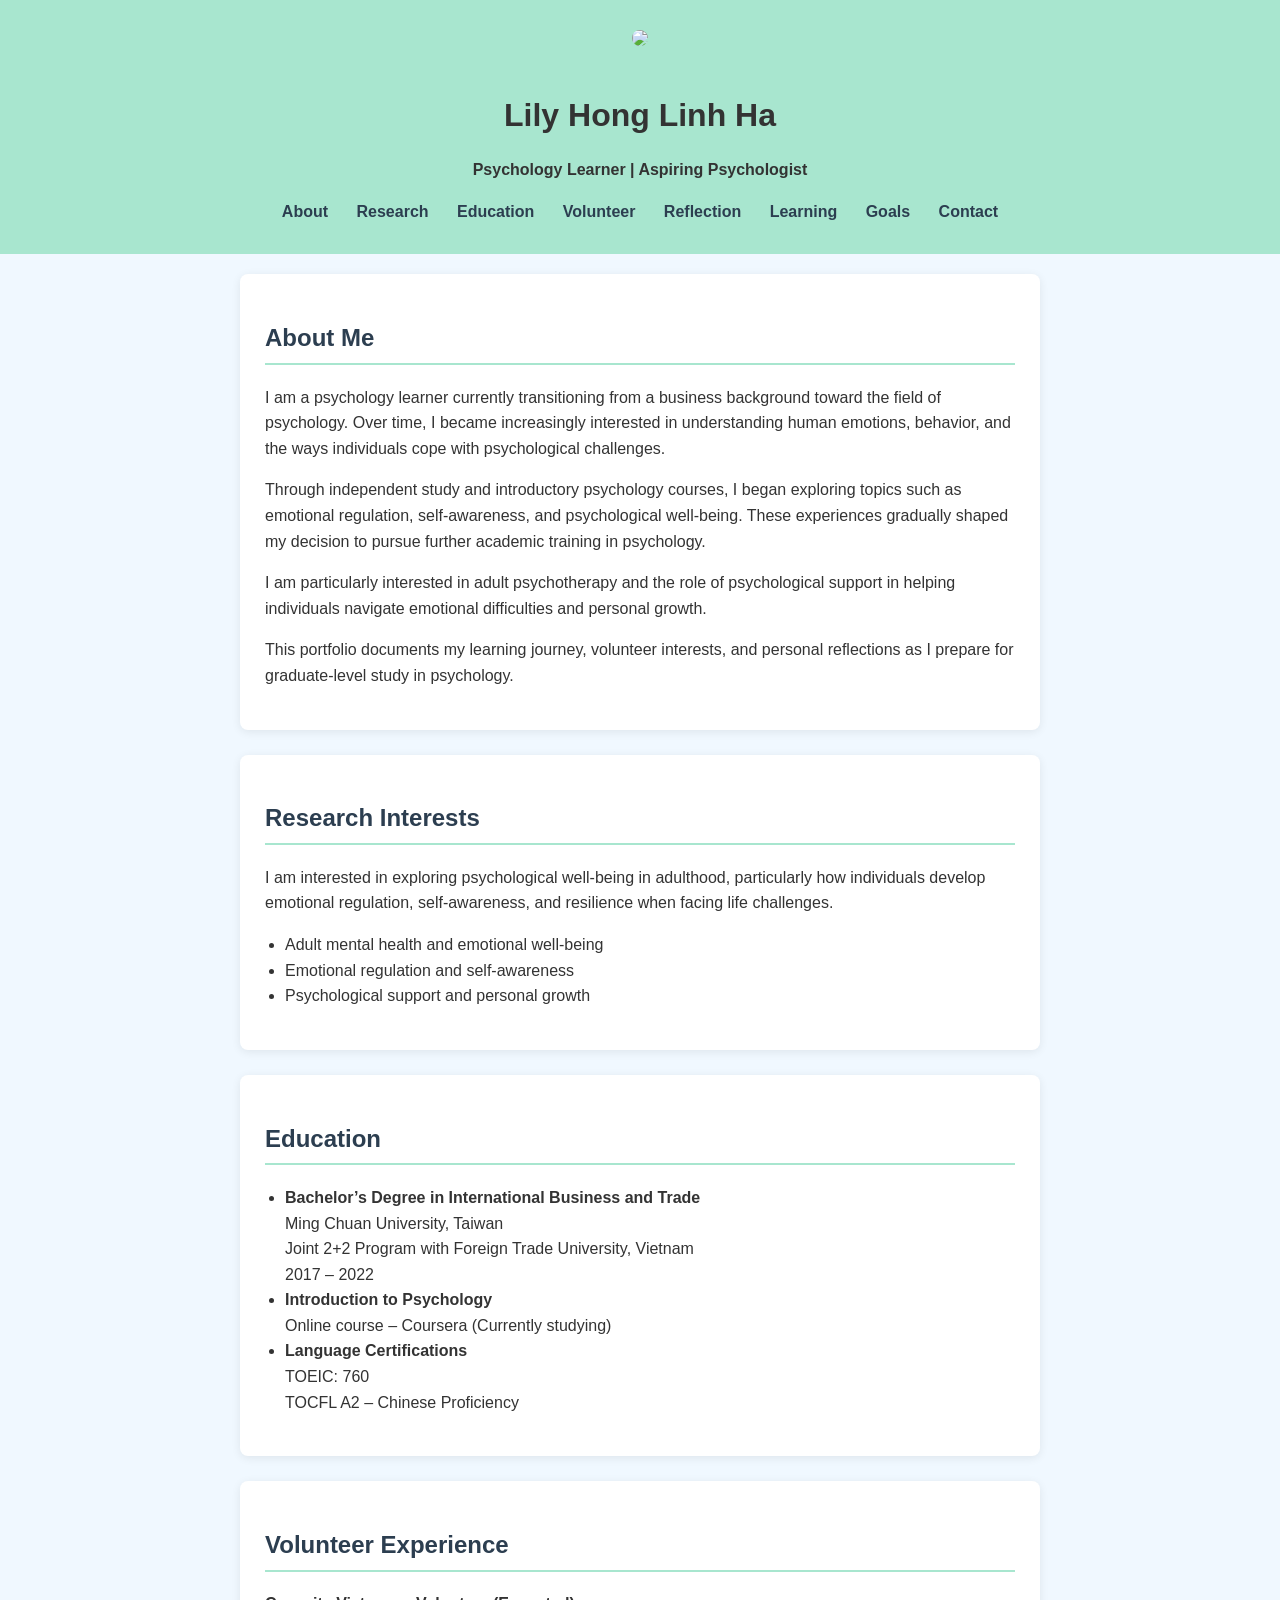
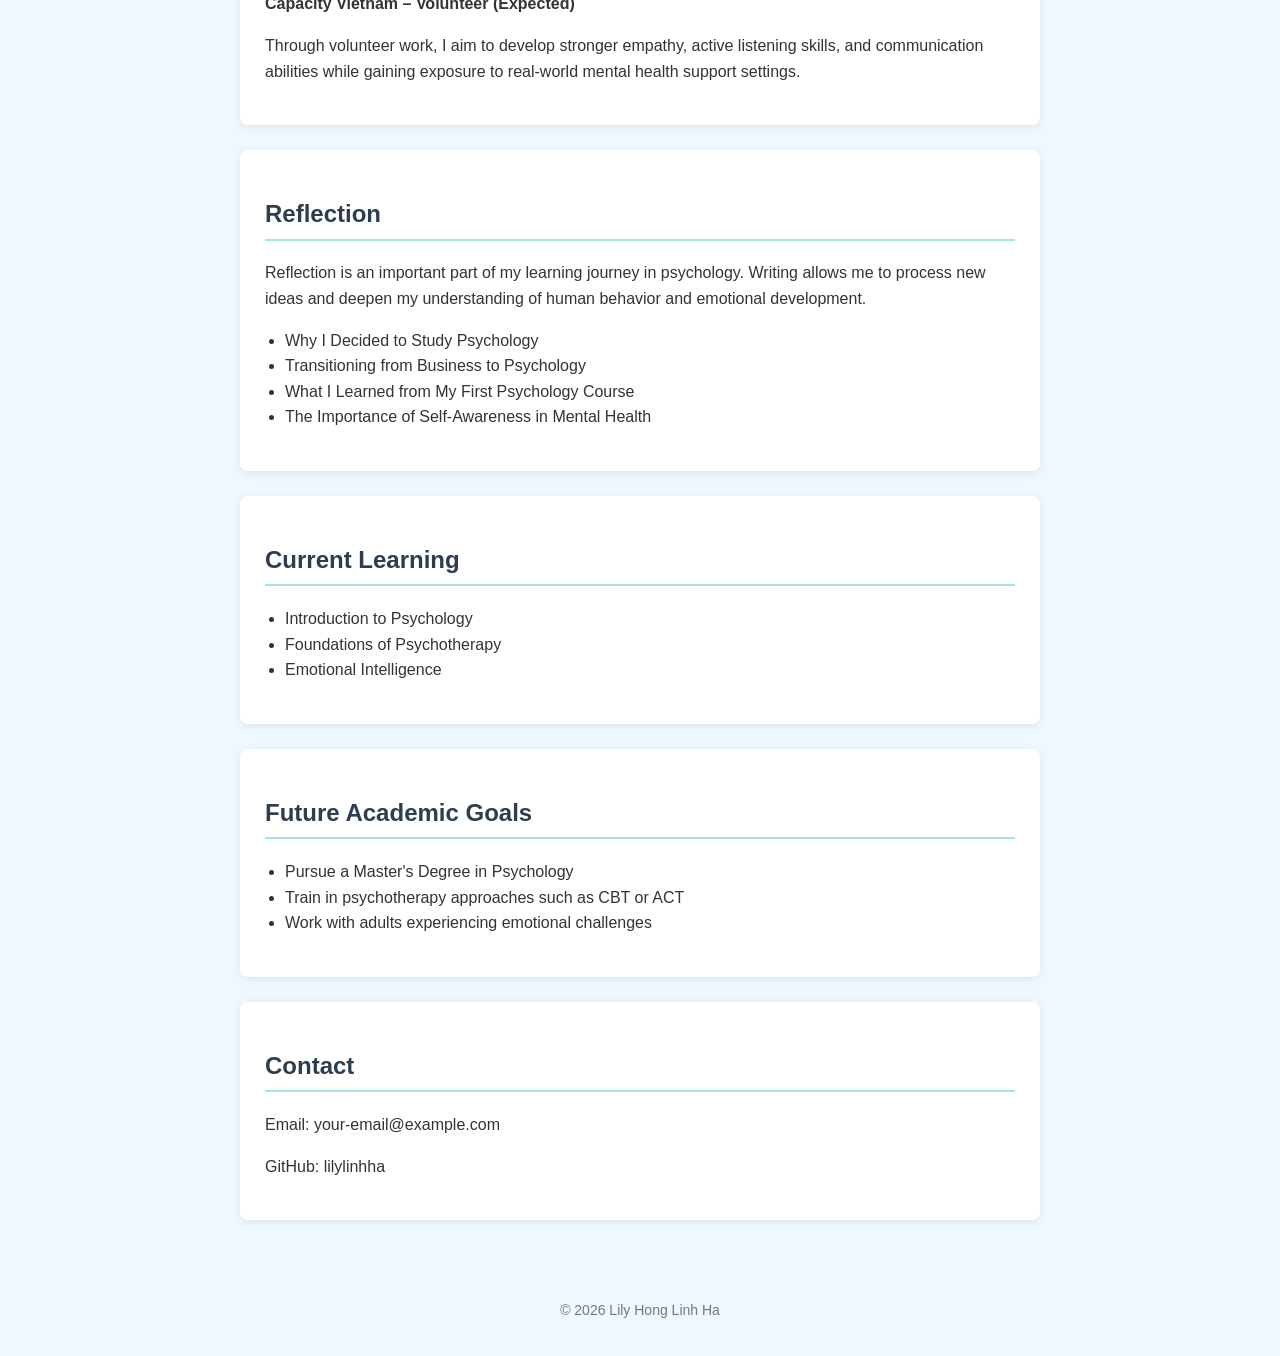
==== index.html @ 67cdb5ac "Update index.html" ====
<!DOCTYPE html>
<html lang="en">

<head>

<meta charset="UTF-8">
<meta name="viewport" content="width=device-width, initial-scale=1.0">

<title>Lily Hong Linh Ha | Psychology Portfolio</title>

<style>

body{
font-family: Arial, sans-serif;
line-height:1.6;
background:#f0f8ff;
margin:0;
color:#333;
}

header{
background:#a8e6cf;
text-align:center;
padding:30px 20px;
}

header img{
width:140px;
border-radius:50%;
margin-bottom:15px;
}

nav{
margin-top:15px;
}

nav a{
margin:0 12px;
text-decoration:none;
font-weight:bold;
color:#2c3e50;
}

nav a:hover{
text-decoration:underline;
}

.container{
max-width:800px;
margin:auto;
padding:20px;
}

section{
background:white;
padding:25px;
margin-bottom:25px;
border-radius:8px;
box-shadow:0 2px 10px rgba(0,0,0,0.08);
}

h1{
margin-bottom:5px;
}

h2{
border-bottom:2px solid #a8e6cf;
padding-bottom:5px;
color:#2c3e50;
}

ul{
padding-left:20px;
}

footer{
text-align:center;
padding:20px;
color:#777;
font-size:14px;
}

</style>

</head>

<body>

<header>

<img src="profile.jpg">

<h1>Lily Hong Linh Ha</h1>

<p><b>Psychology Learner | Aspiring Psychologist</b></p>

<nav>

<a href="#about">About</a>
<a href="#research">Research</a>
<a href="#education">Education</a>
<a href="#volunteer">Volunteer</a>
<a href="#reflection">Reflection</a>
<a href="#learning">Learning</a>
<a href="#goals">Goals</a>
<a href="#contact">Contact</a>

</nav>

</header>


<div class="container">


<section id="about">

<h2>About Me</h2>

<p>
I am a psychology learner currently transitioning from a business
background toward the field of psychology. Over time, I became
increasingly interested in understanding human emotions, behavior,
and the ways individuals cope with psychological challenges.
</p>

<p>
Through independent study and introductory psychology courses,
I began exploring topics such as emotional regulation,
self-awareness, and psychological well-being. These experiences
gradually shaped my decision to pursue further academic training
in psychology.
</p>

<p>
I am particularly interested in adult psychotherapy and the role
of psychological support in helping individuals navigate emotional
difficulties and personal growth.
</p>

<p>
This portfolio documents my learning journey, volunteer interests,
and personal reflections as I prepare for graduate-level study
in psychology.
</p>

</section>

<section id="research">

<h2>Research Interests</h2>

<p>
I am interested in exploring psychological well-being in
adulthood, particularly how individuals develop emotional
regulation, self-awareness, and resilience when facing
life challenges.
</p>

<ul>

<li>Adult mental health and emotional well-being</li>

<li>Emotional regulation and self-awareness</li>

<li>Psychological support and personal growth</li>

</ul>

</section>


<section id="education">

<h2>Education</h2>

<ul>

<li>
<strong>Bachelor’s Degree in International Business and Trade</strong><br>
Ming Chuan University, Taiwan<br>
Joint 2+2 Program with Foreign Trade University, Vietnam<br>
2017 – 2022
</li>

<li>
<strong>Introduction to Psychology</strong><br>
Online course – Coursera (Currently studying)
</li>

<li>
<strong>Language Certifications</strong><br>
TOEIC: 760<br>
TOCFL A2 – Chinese Proficiency
</li>

</ul>

</section>

<section id="volunteer">

<h2>Volunteer Experience</h2>

<p><b>Capacity Vietnam – Volunteer (Expected)</b></p>

<p>
Through volunteer work, I aim to develop stronger empathy,
active listening skills, and communication abilities while gaining
exposure to real-world mental health support settings.
</p>

</section>


<section id="reflection">

<h2>Reflection</h2>

<p>
Reflection is an important part of my learning journey in psychology.
Writing allows me to process new ideas and deepen my understanding
of human behavior and emotional development.
</p>

<ul>

<li>Why I Decided to Study Psychology</li>
<li>Transitioning from Business to Psychology</li>
<li>What I Learned from My First Psychology Course</li>
<li>The Importance of Self-Awareness in Mental Health</li>

</ul>

</section>


<section id="learning">

<h2>Current Learning</h2>

<ul>

<li>Introduction to Psychology</li>
<li>Foundations of Psychotherapy</li>
<li>Emotional Intelligence</li>

</ul>

</section>


<section id="goals">

<h2>Future Academic Goals</h2>

<ul>

<li>Pursue a Master's Degree in Psychology</li>

<li>Train in psychotherapy approaches such as CBT or ACT</li>

<li>Work with adults experiencing emotional challenges</li>

</ul>

</section>


<section id="contact">

<h2>Contact</h2>

<p>Email: your-email@example.com</p>

<p>GitHub: lilylinhha</p>

</section>


</div>


<footer>

<p>© 2026 Lily Hong Linh Ha</p>

</footer>


</body>

</html>
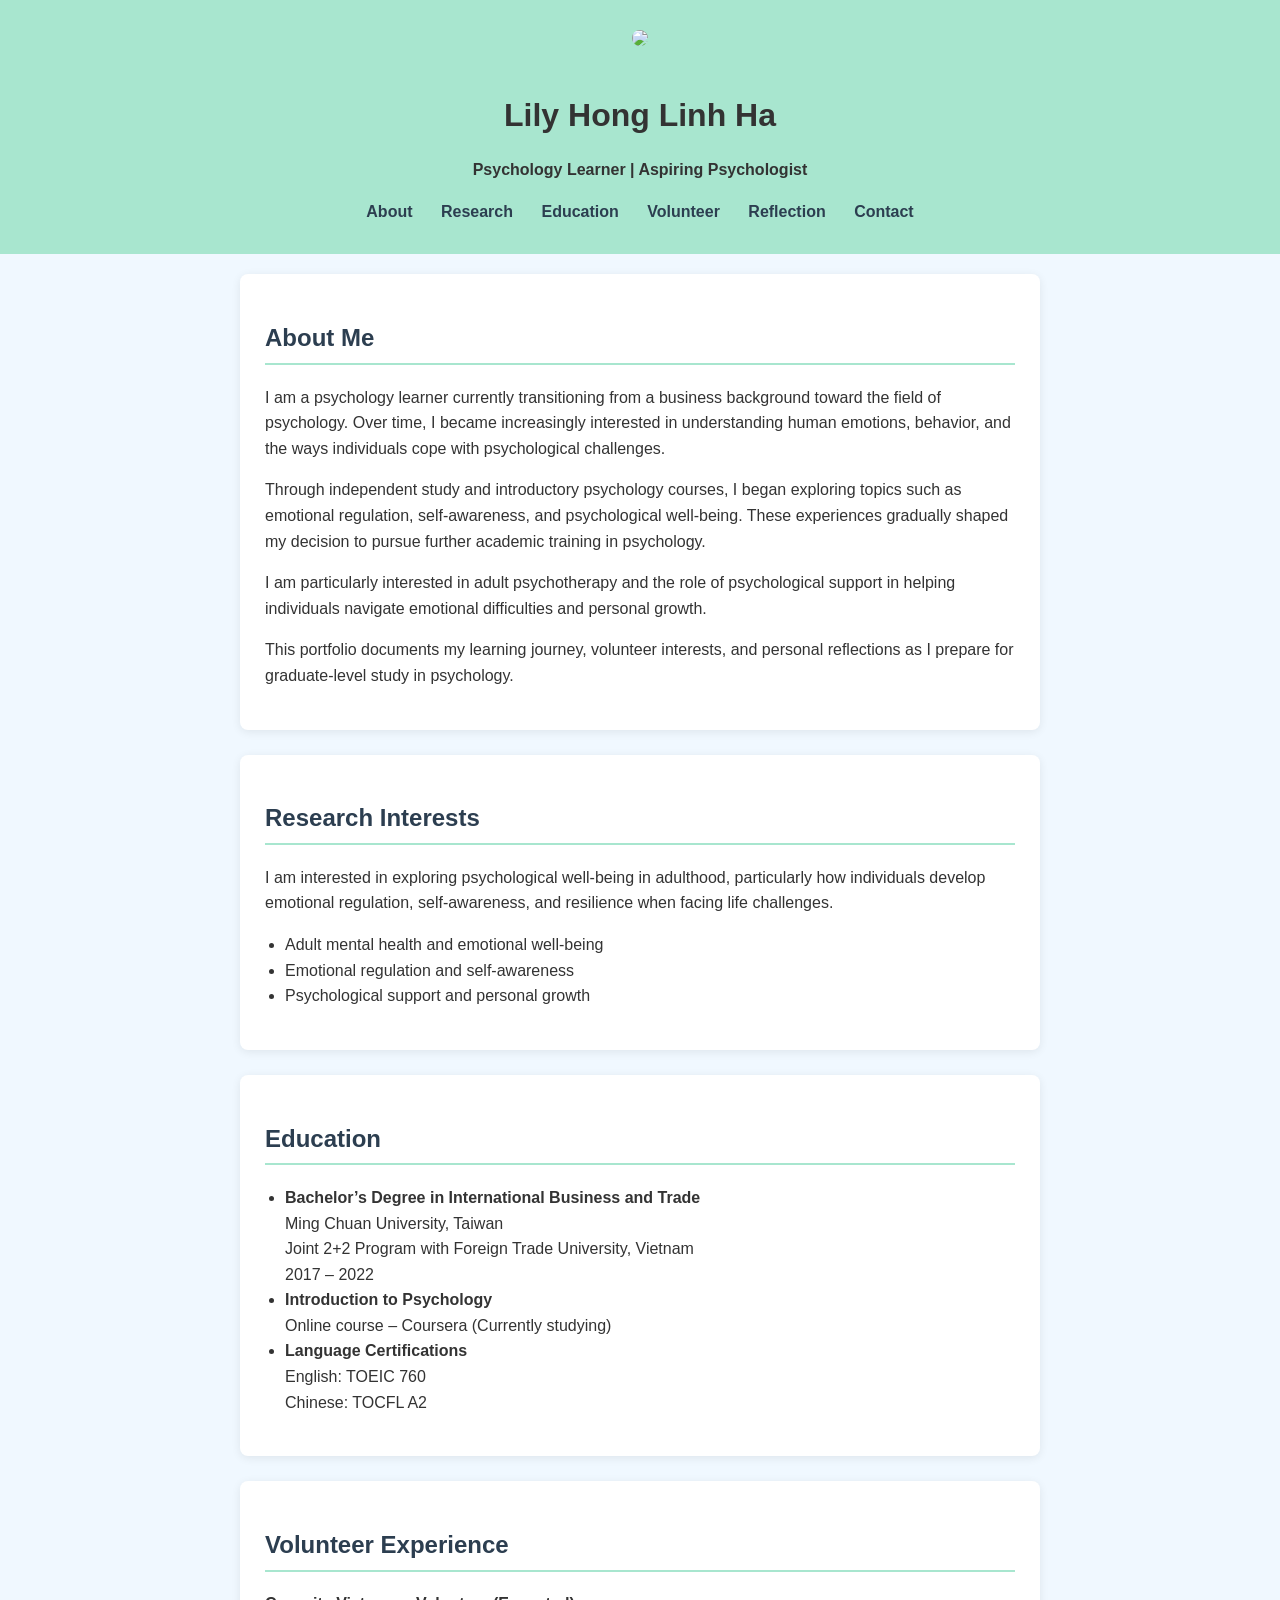
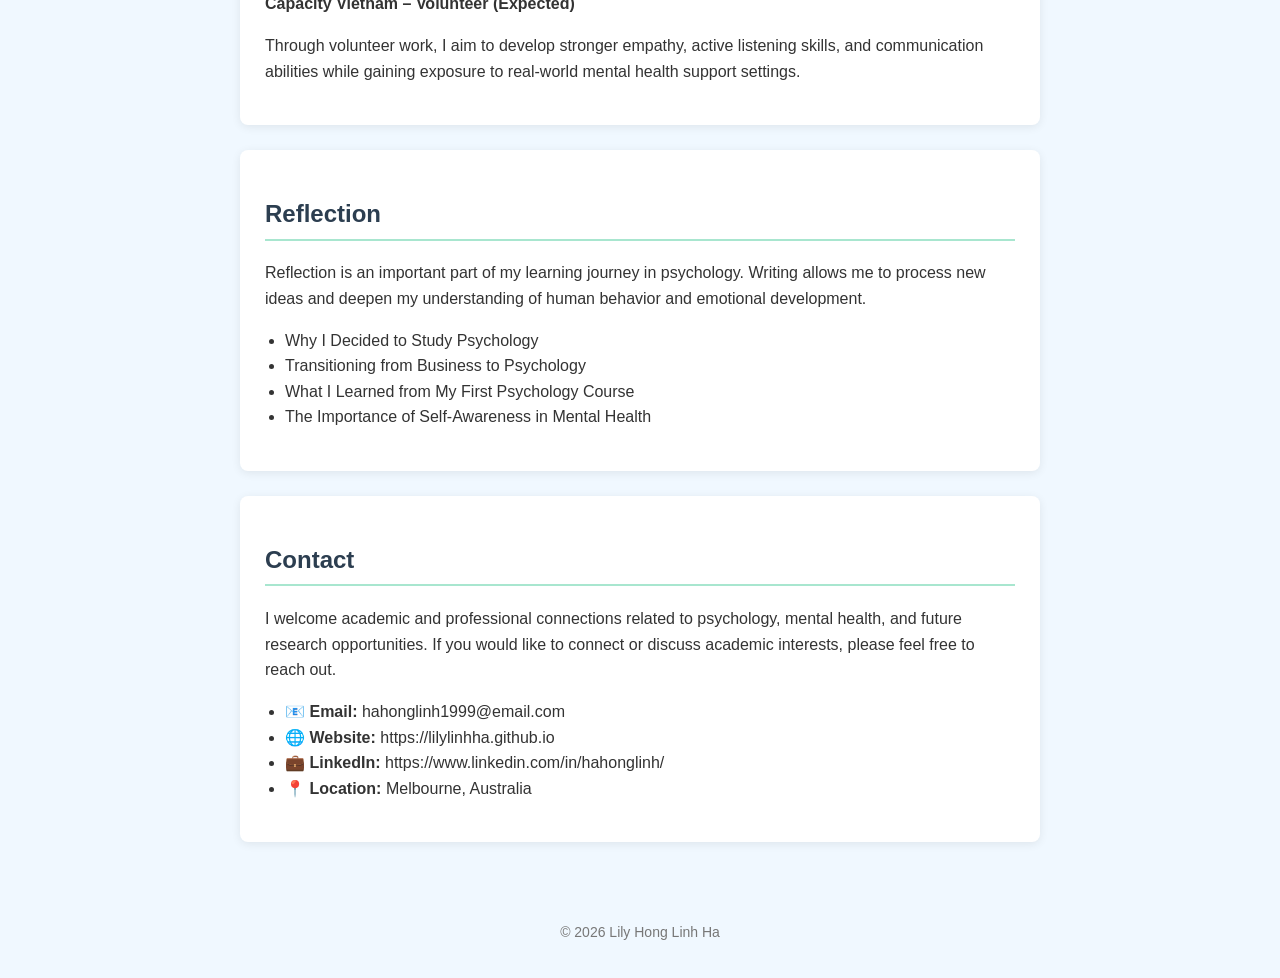
==== commit af81a78d: "Update index.html" ====
--- a/index.html
+++ b/index.html
@@ -101,8 +101,6 @@
 <a href="#education">Education</a>
 <a href="#volunteer">Volunteer</a>
 <a href="#reflection">Reflection</a>
-<a href="#learning">Learning</a>
-<a href="#goals">Goals</a>
 <a href="#contact">Contact</a>
 
 </nav>
@@ -190,8 +188,8 @@
 
 <li>
 <strong>Language Certifications</strong><br>
-TOEIC: 760<br>
-TOCFL A2 – Chinese Proficiency
+English: TOEIC 760<br>
+Chinese: TOCFL A2
 </li>
 
 </ul>
@@ -235,48 +233,30 @@
 </section>
 
 
-<section id="learning">
-
-<h2>Current Learning</h2>
-
-<ul>
-
-<li>Introduction to Psychology</li>
-<li>Foundations of Psychotherapy</li>
-<li>Emotional Intelligence</li>
-
-</ul>
-
-</section>
-
-
-<section id="goals">
-
-<h2>Future Academic Goals</h2>
-
-<ul>
-
-<li>Pursue a Master's Degree in Psychology</li>
-
-<li>Train in psychotherapy approaches such as CBT or ACT</li>
-
-<li>Work with adults experiencing emotional challenges</li>
-
-</ul>
-
-</section>
-
-
 <section id="contact">
 
 <h2>Contact</h2>
 
-<p>Email: your-email@example.com</p>
-
-<p>GitHub: lilylinhha</p>
-
-</section>
-
+<p>
+I welcome academic and professional connections related to psychology,
+mental health, and future research opportunities.
+If you would like to connect or discuss academic interests,
+please feel free to reach out.
+</p>
+
+<ul>
+
+<li>📧 <strong>Email:</strong> hahonglinh1999@email.com</li>
+
+<li>🌐 <strong>Website:</strong> https://lilylinhha.github.io</li>
+
+<li>💼 <strong>LinkedIn:</strong> https://www.linkedin.com/in/hahonglinh/</li>
+
+<li>📍 <strong>Location:</strong> Melbourne, Australia</li>
+
+</ul>
+
+</section>
 
 </div>
 
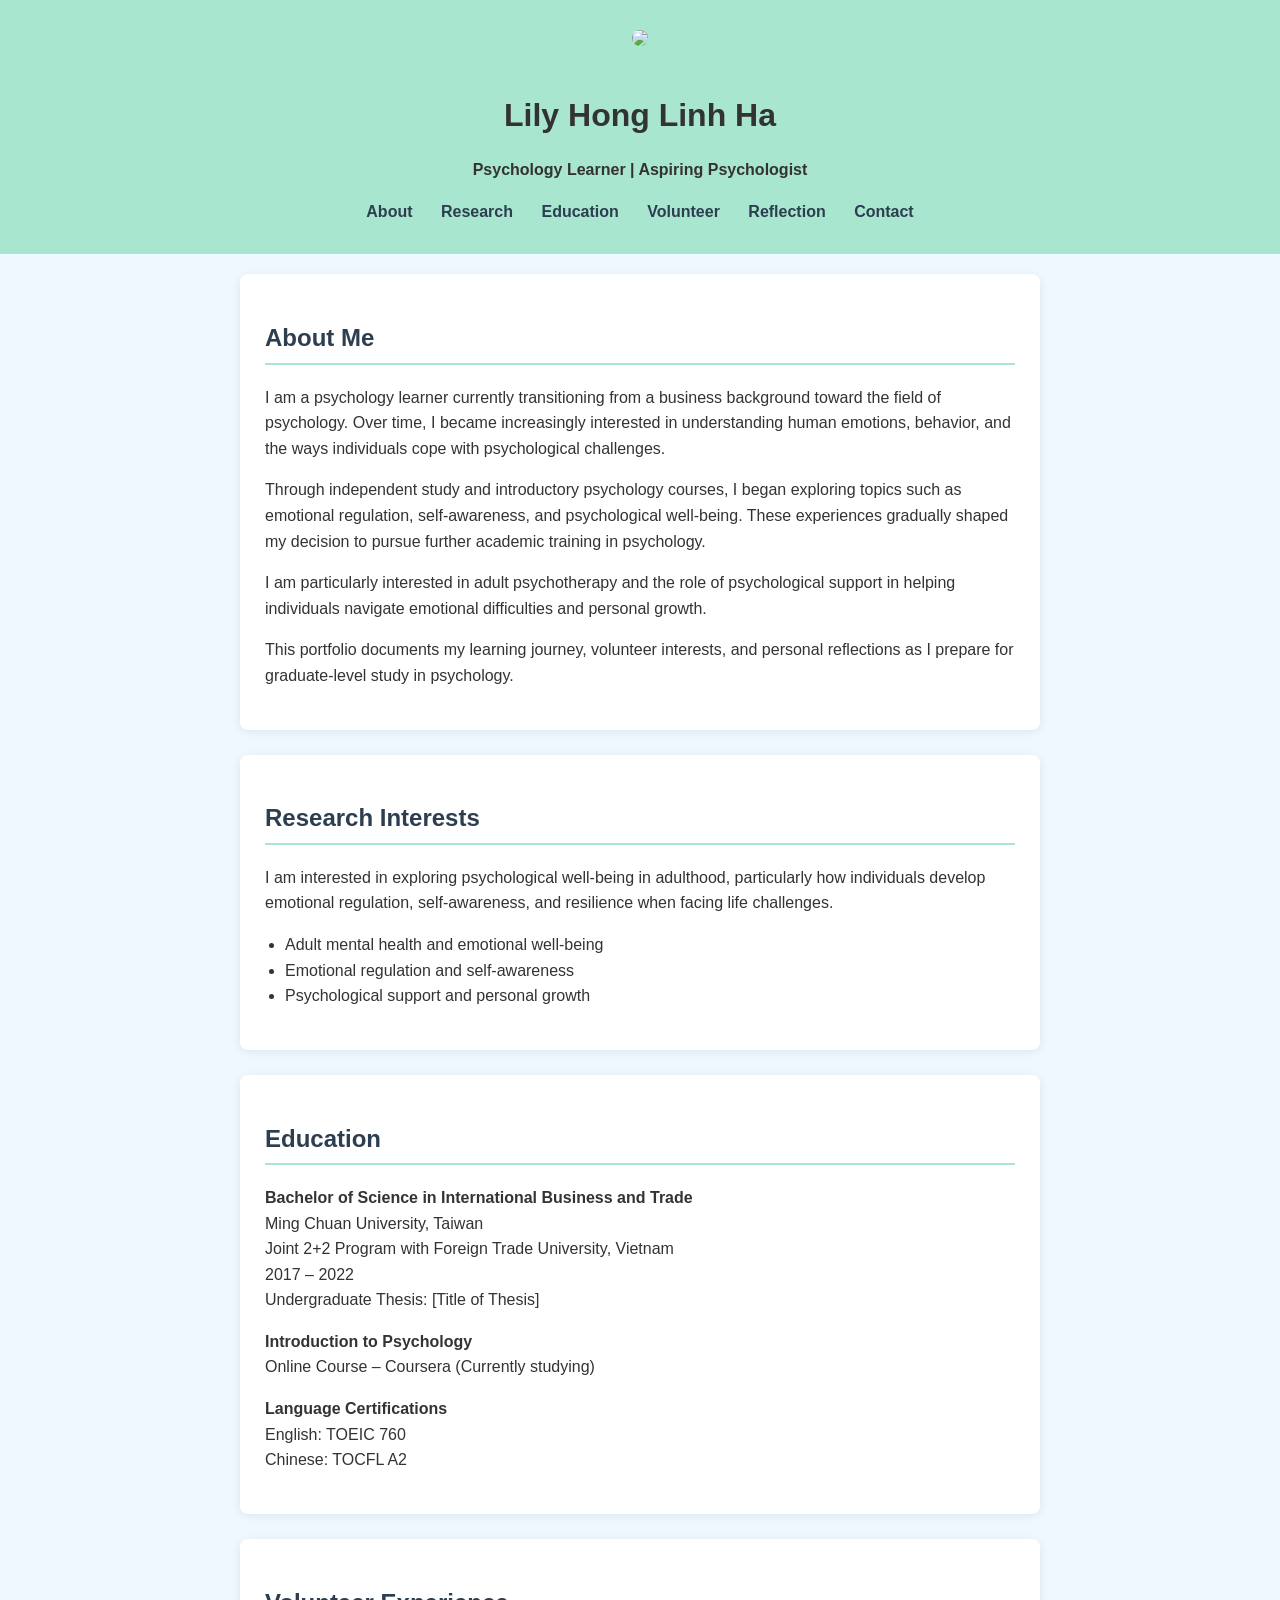
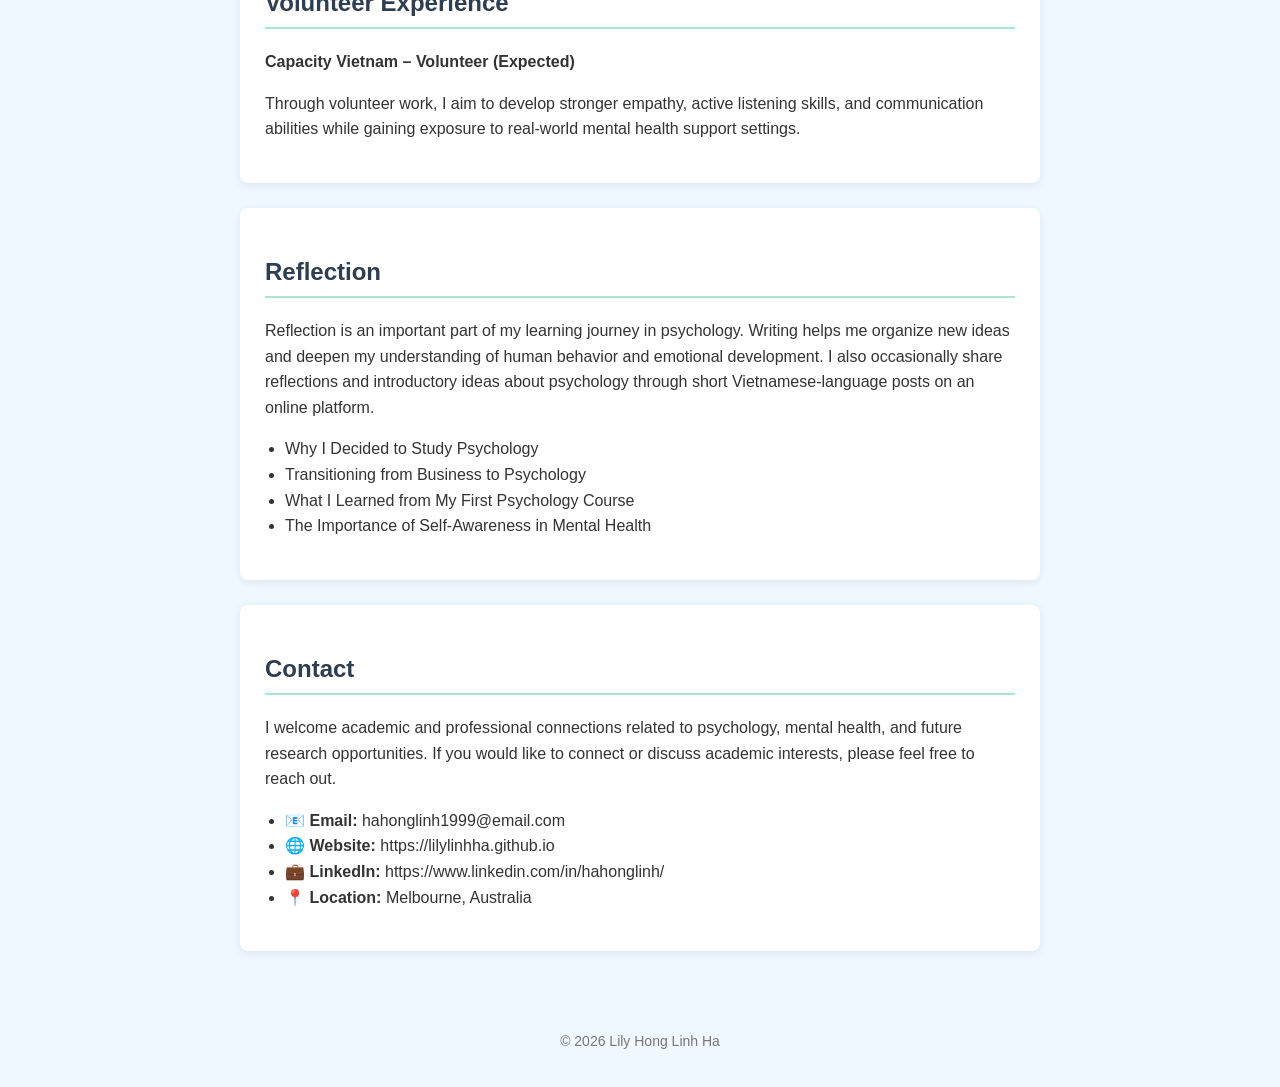
==== commit b951c0e4: "Update index.html" ====
--- a/index.html
+++ b/index.html
@@ -172,30 +172,28 @@
 
 <h2>Education</h2>
 
-<ul>
-
-<li>
-<strong>Bachelor’s Degree in International Business and Trade</strong><br>
+<p>
+<b>Bachelor of Science in International Business and Trade</b><br>
 Ming Chuan University, Taiwan<br>
 Joint 2+2 Program with Foreign Trade University, Vietnam<br>
-2017 – 2022
-</li>
-
-<li>
-<strong>Introduction to Psychology</strong><br>
-Online course – Coursera (Currently studying)
-</li>
-
-<li>
-<strong>Language Certifications</strong><br>
+2017 – 2022<br>
+Undergraduate Thesis: [Title of Thesis]
+</p>
+
+<p>
+<b>Introduction to Psychology</b><br>
+Online Course – Coursera (Currently studying)
+</p>
+
+<p>
+<b>Language Certifications</b><br>
 English: TOEIC 760<br>
 Chinese: TOCFL A2
-</li>
-
-</ul>
-
-</section>
-
+</p>
+
+</section>
+
+  
 <section id="volunteer">
 
 <h2>Volunteer Experience</h2>
@@ -217,8 +215,10 @@
 
 <p>
 Reflection is an important part of my learning journey in psychology.
-Writing allows me to process new ideas and deepen my understanding
-of human behavior and emotional development.
+Writing helps me organize new ideas and deepen my understanding
+of human behavior and emotional development. I also occasionally
+share reflections and introductory ideas about psychology through
+short Vietnamese-language posts on an online platform.
 </p>
 
 <ul>
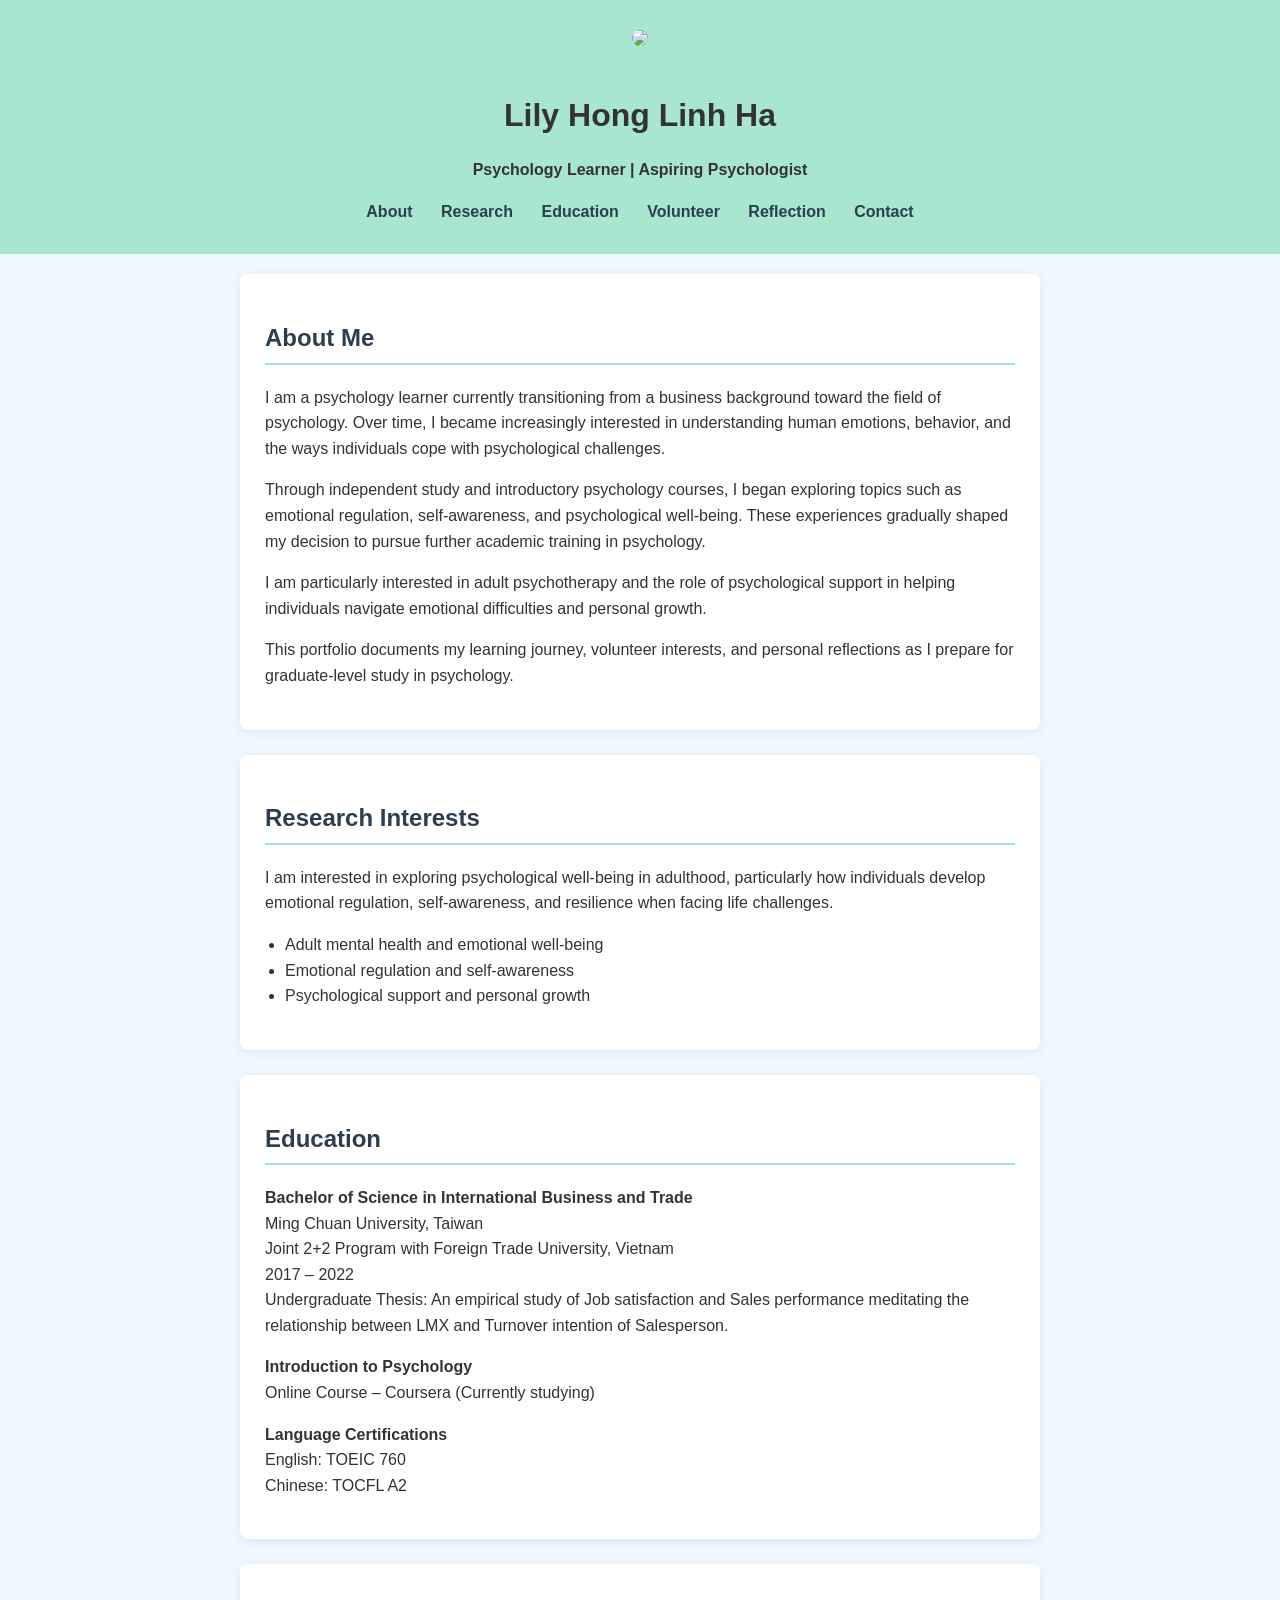
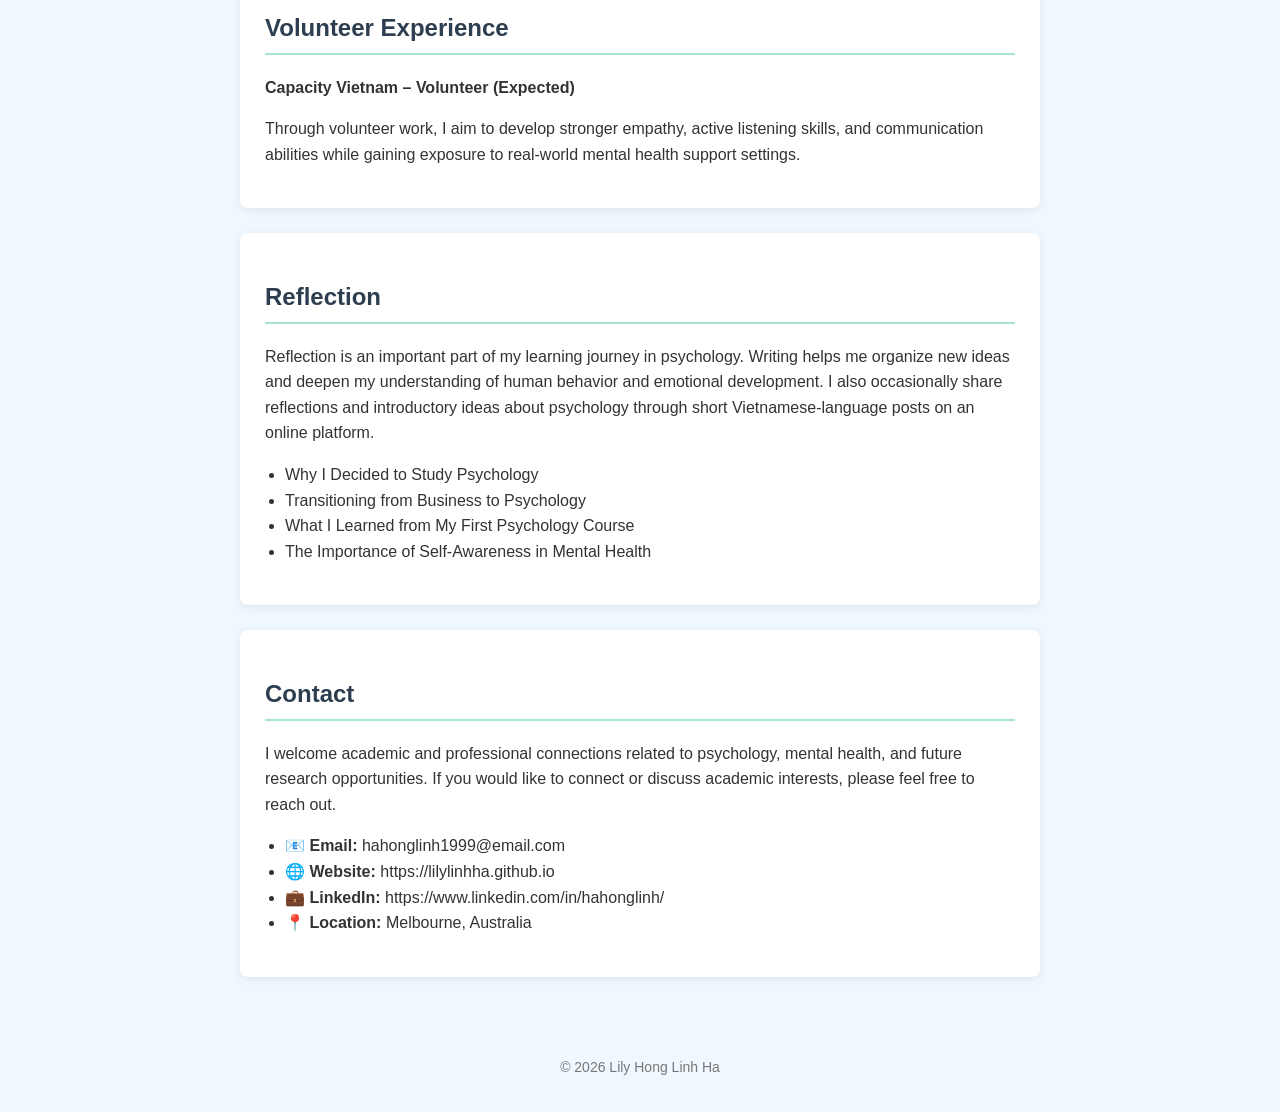
==== commit d5573de1: "Update index.html" ====
--- a/index.html
+++ b/index.html
@@ -177,7 +177,7 @@
 Ming Chuan University, Taiwan<br>
 Joint 2+2 Program with Foreign Trade University, Vietnam<br>
 2017 – 2022<br>
-Undergraduate Thesis: [Title of Thesis]
+Undergraduate Thesis: An empirical study of Job satisfaction and Sales performance meditating the relationship between LMX and Turnover intention of Salesperson.
 </p>
 
 <p>
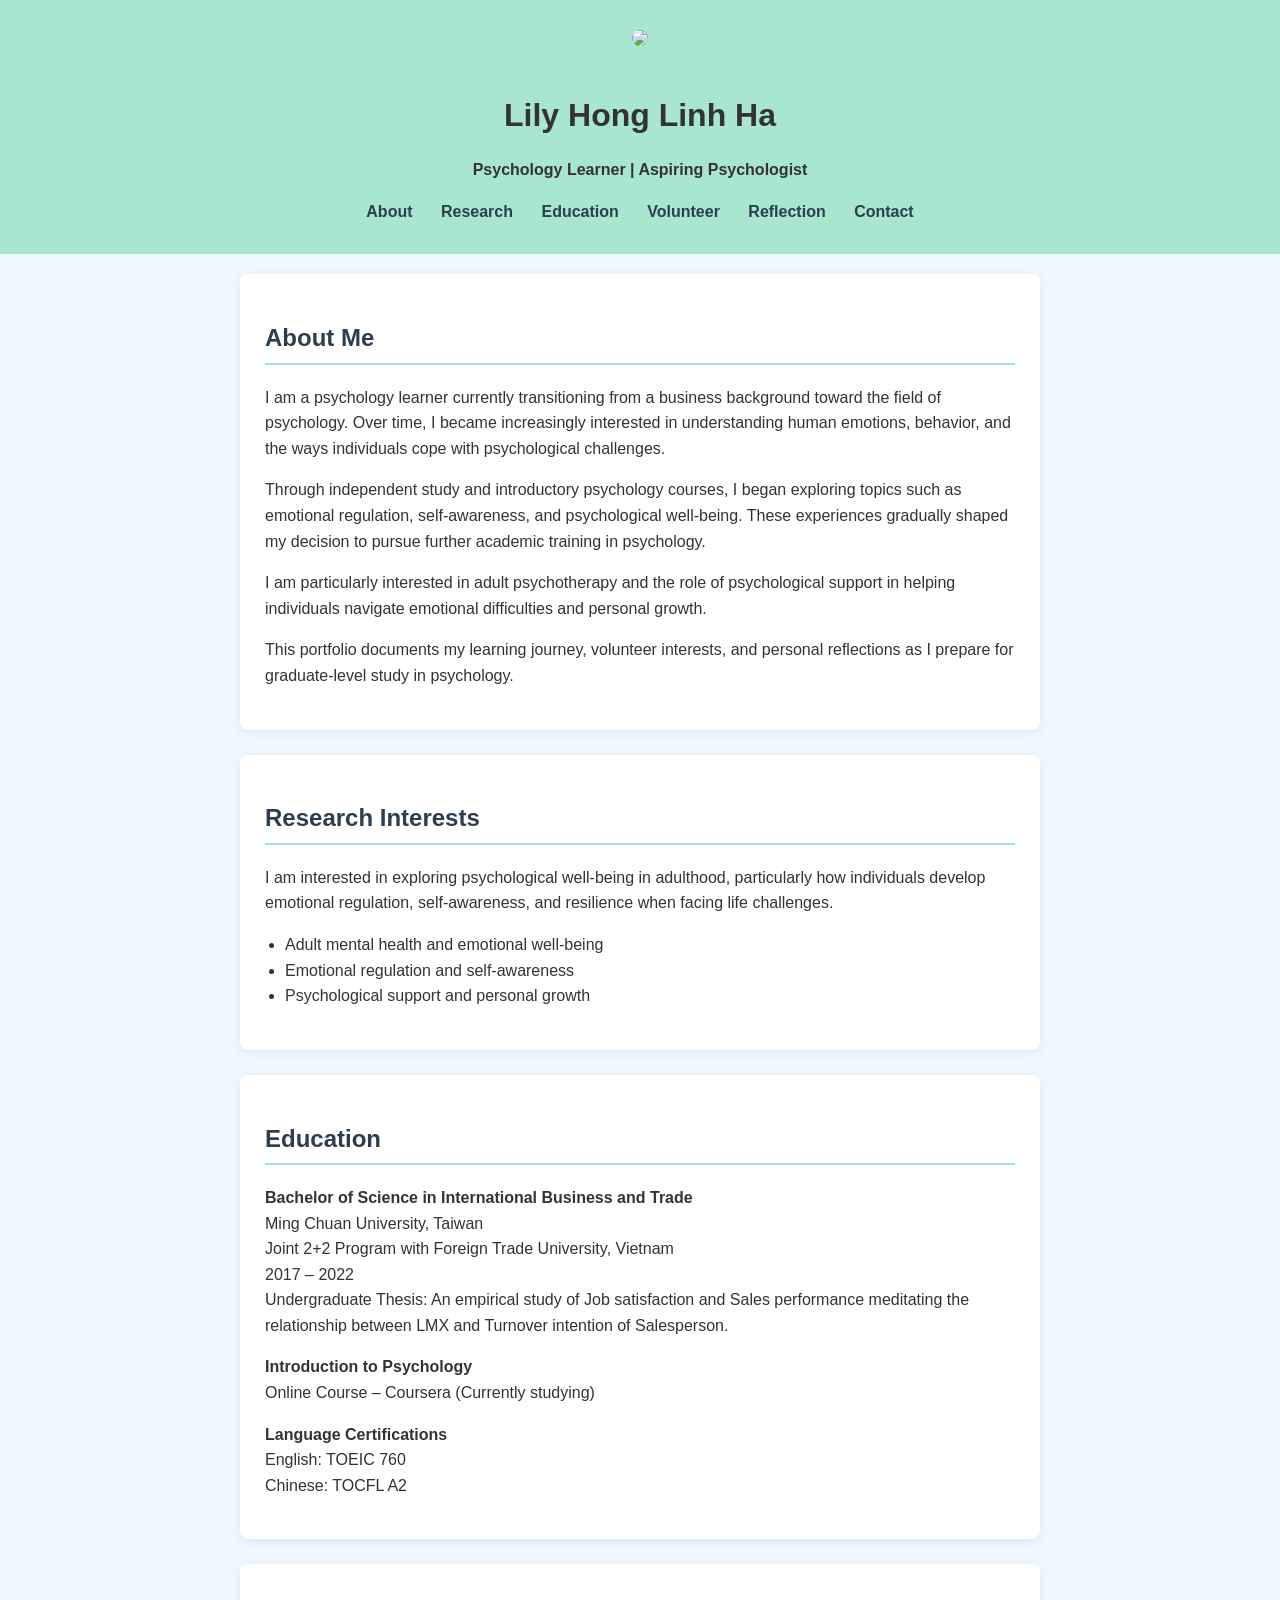
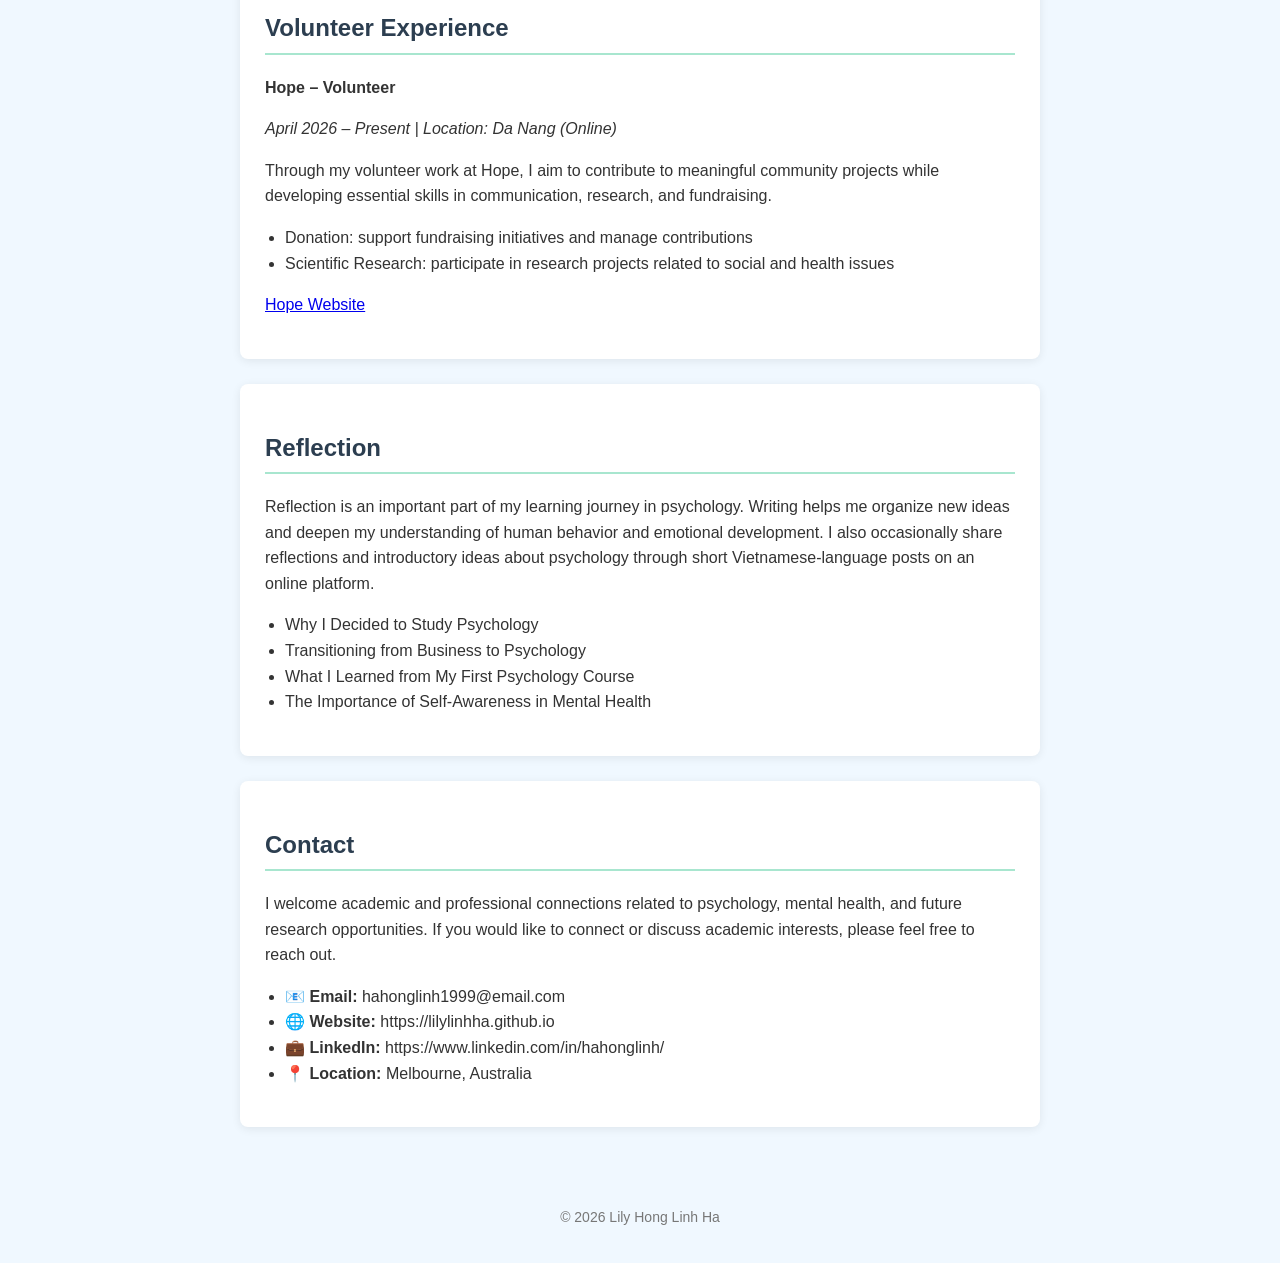
==== commit c6501270: "Update index.html" ====
--- a/index.html
+++ b/index.html
@@ -195,19 +195,23 @@
 
   
 <section id="volunteer">
-
-<h2>Volunteer Experience</h2>
-
-<p><b>Capacity Vietnam – Volunteer (Expected)</b></p>
-
-<p>
-Through volunteer work, I aim to develop stronger empathy,
-active listening skills, and communication abilities while gaining
-exposure to real-world mental health support settings.
-</p>
-
-</section>
-
+  <h2>Volunteer Experience</h2>
+
+  <div class="volunteer-entry">
+    <p><b>Hope – Volunteer</b></p>
+    <p><i>April 2026 – Present | Location: Da Nang (Online)</i></p>
+    <p>
+      Through my volunteer work at Hope, I aim to contribute to meaningful community projects while developing essential skills in communication, research, and fundraising.
+    </p>
+    <ul>
+      <li>Donation: support fundraising initiatives and manage contributions</li>
+      <li>Scientific Research: participate in research projects related to social and health issues</li>
+    </ul>
+    <p>
+      <a href="https://hyvongsong.com/en/" target="_blank">Hope Website</a>
+    </p>
+  </div>
+</section>
 
 <section id="reflection">
 
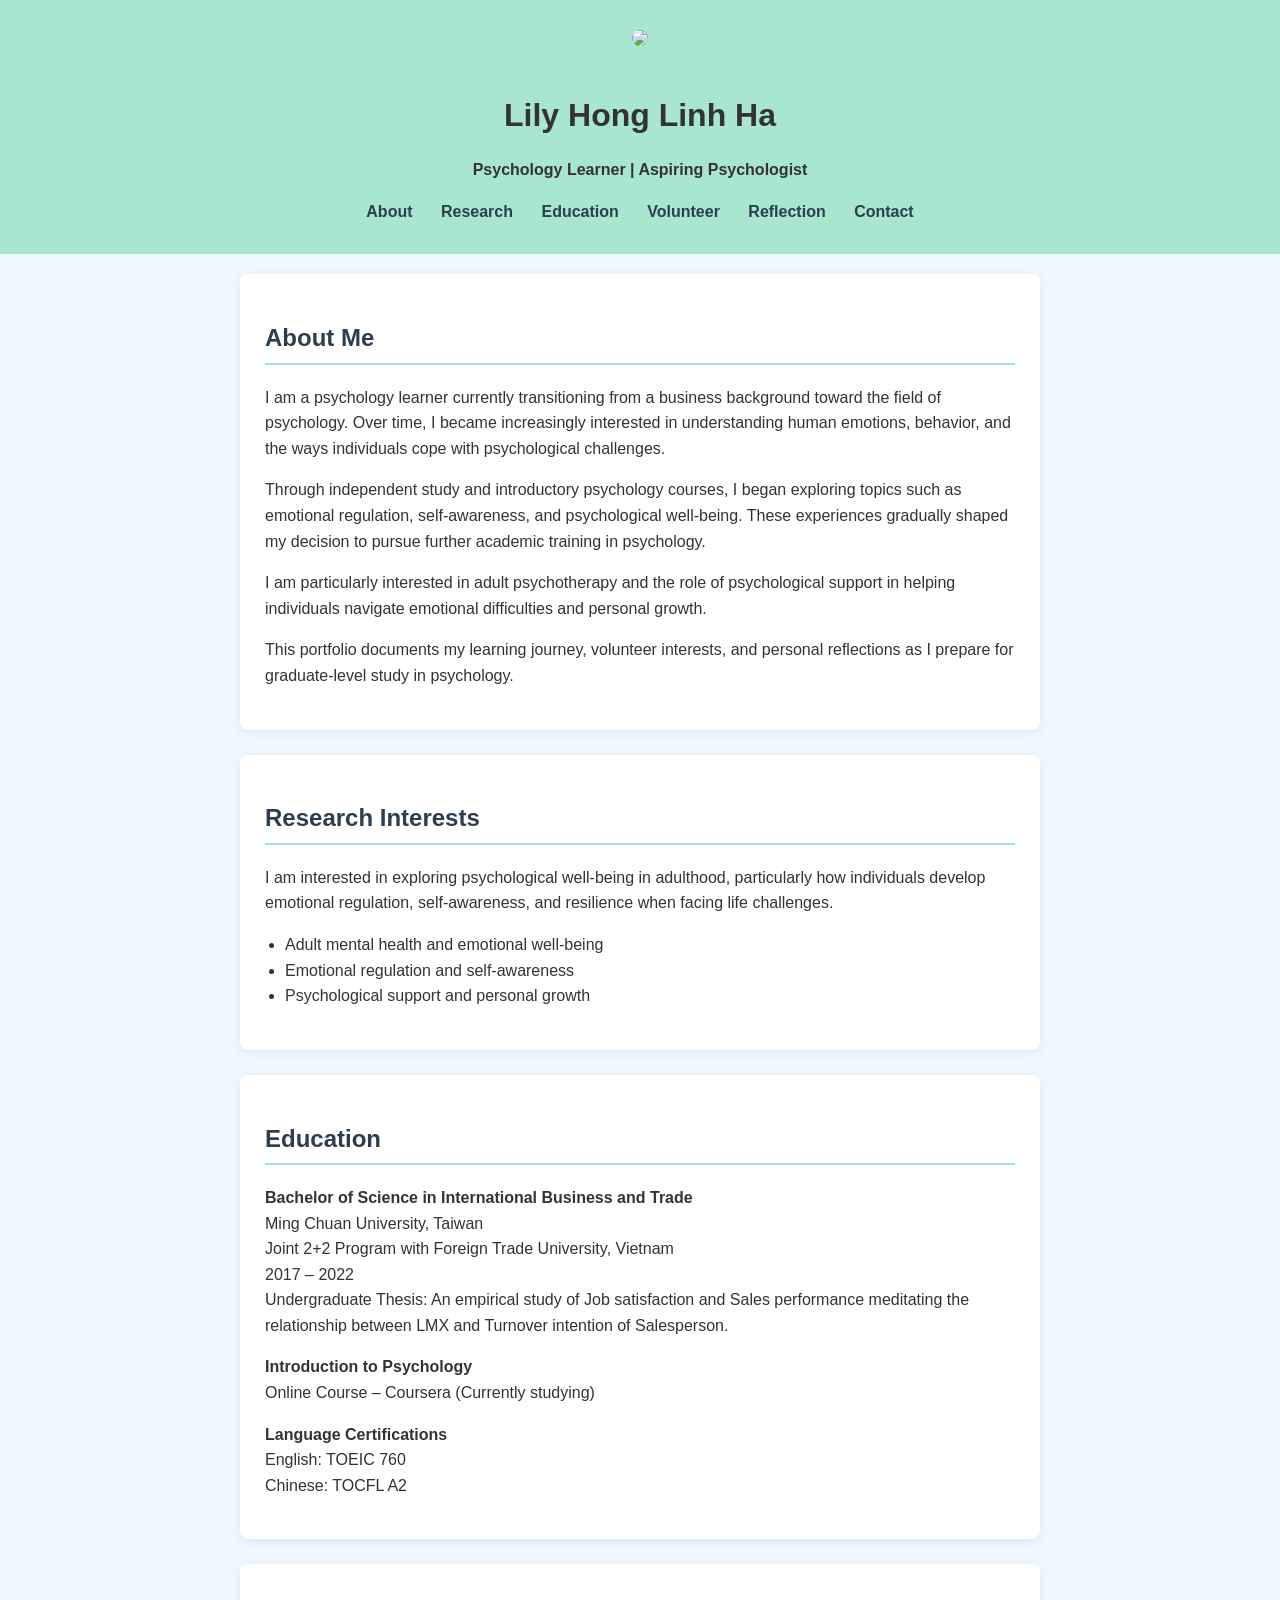
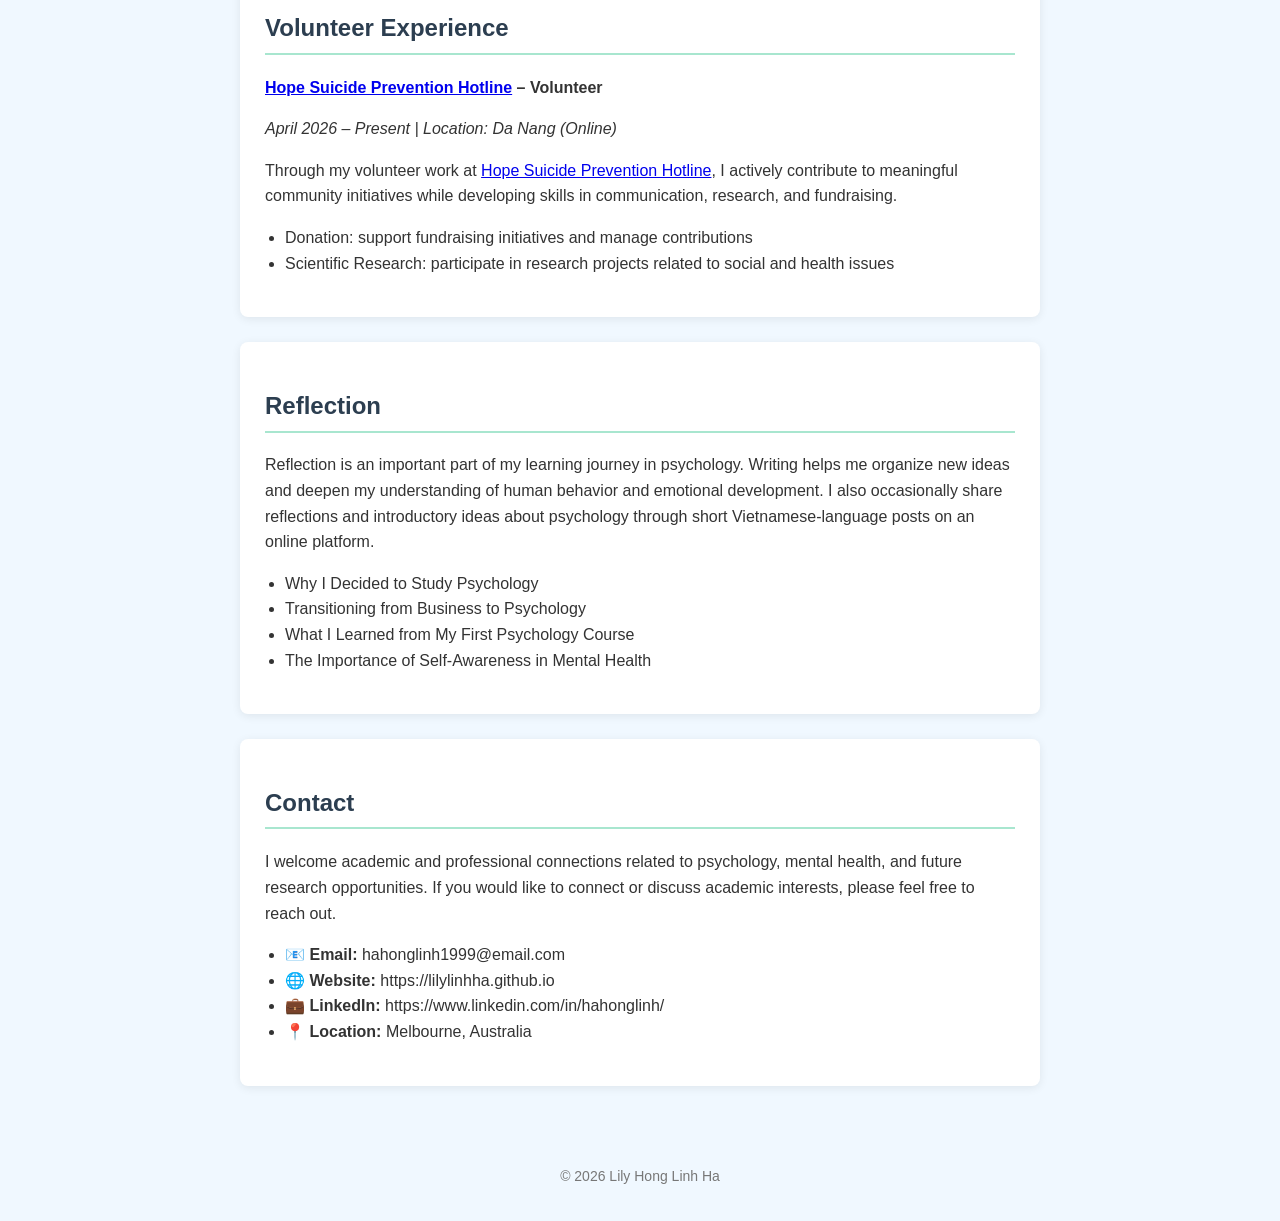
==== commit 504fa41e: "Update index.html" ====
--- a/index.html
+++ b/index.html
@@ -197,22 +197,22 @@
 <section id="volunteer">
   <h2>Volunteer Experience</h2>
 
-  <div class="volunteer-entry">
-    <p><b>Hope – Volunteer</b></p>
-    <p><i>April 2026 – Present | Location: Da Nang (Online)</i></p>
-    <p>
-      Through my volunteer work at Hope, I aim to contribute to meaningful community projects while developing essential skills in communication, research, and fundraising.
-    </p>
-    <ul>
-      <li>Donation: support fundraising initiatives and manage contributions</li>
-      <li>Scientific Research: participate in research projects related to social and health issues</li>
-    </ul>
-    <p>
-      <a href="https://hyvongsong.com/en/" target="_blank">Hope Website</a>
-    </p>
-  </div>
-</section>
-
+  <p>
+    <b>
+      <a href="https://hyvongsong.com/en/" target="_blank">Hope Suicide Prevention Hotline</a> – Volunteer
+    </b>
+  </p>
+  <p><i>April 2026 – Present | Location: Da Nang (Online)</i></p>
+  <p>
+    Through my volunteer work at <a href="https://hyvongsong.com/en/" target="_blank">Hope Suicide Prevention Hotline</a>, I actively contribute to meaningful community initiatives while developing skills in communication, research, and fundraising.
+  </p>
+  <ul>
+    <li>Donation: support fundraising initiatives and manage contributions</li>
+    <li>Scientific Research: participate in research projects related to social and health issues</li>
+  </ul>
+  
+</section>
+  
 <section id="reflection">
 
 <h2>Reflection</h2>
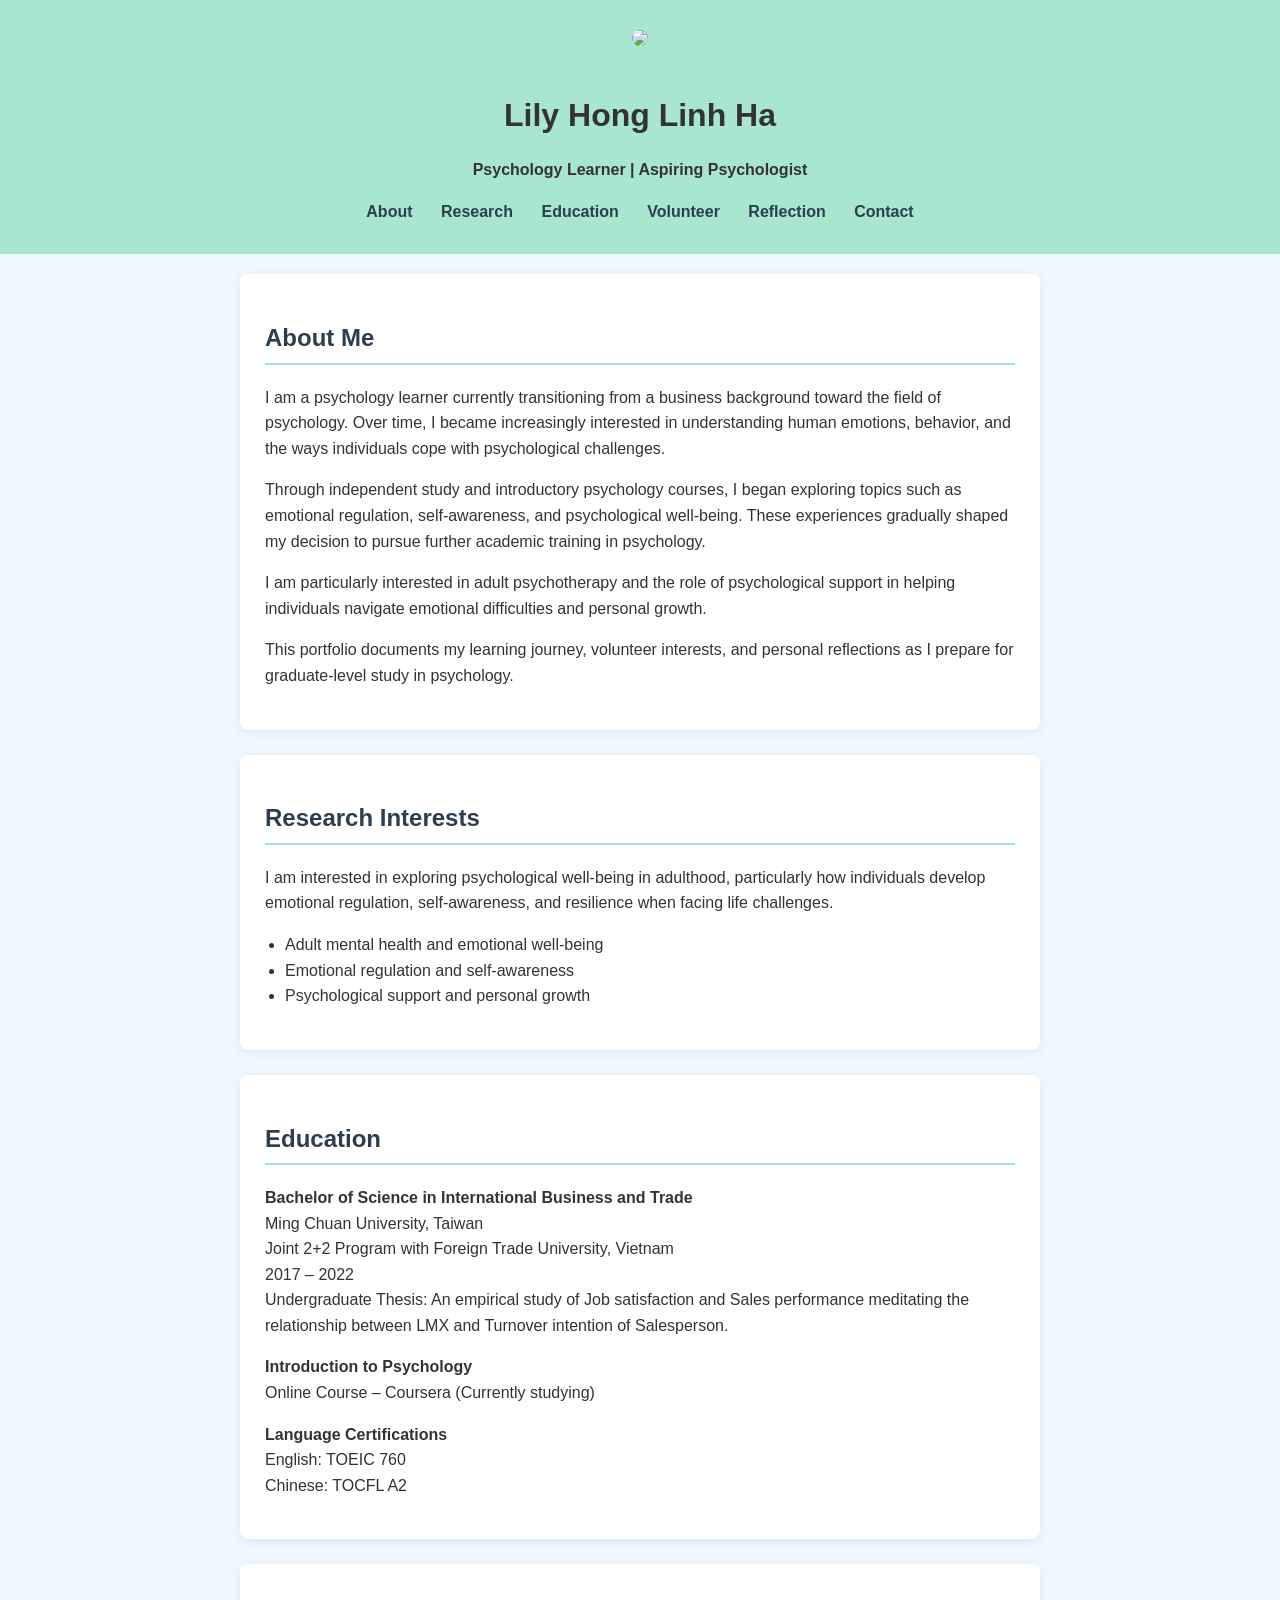
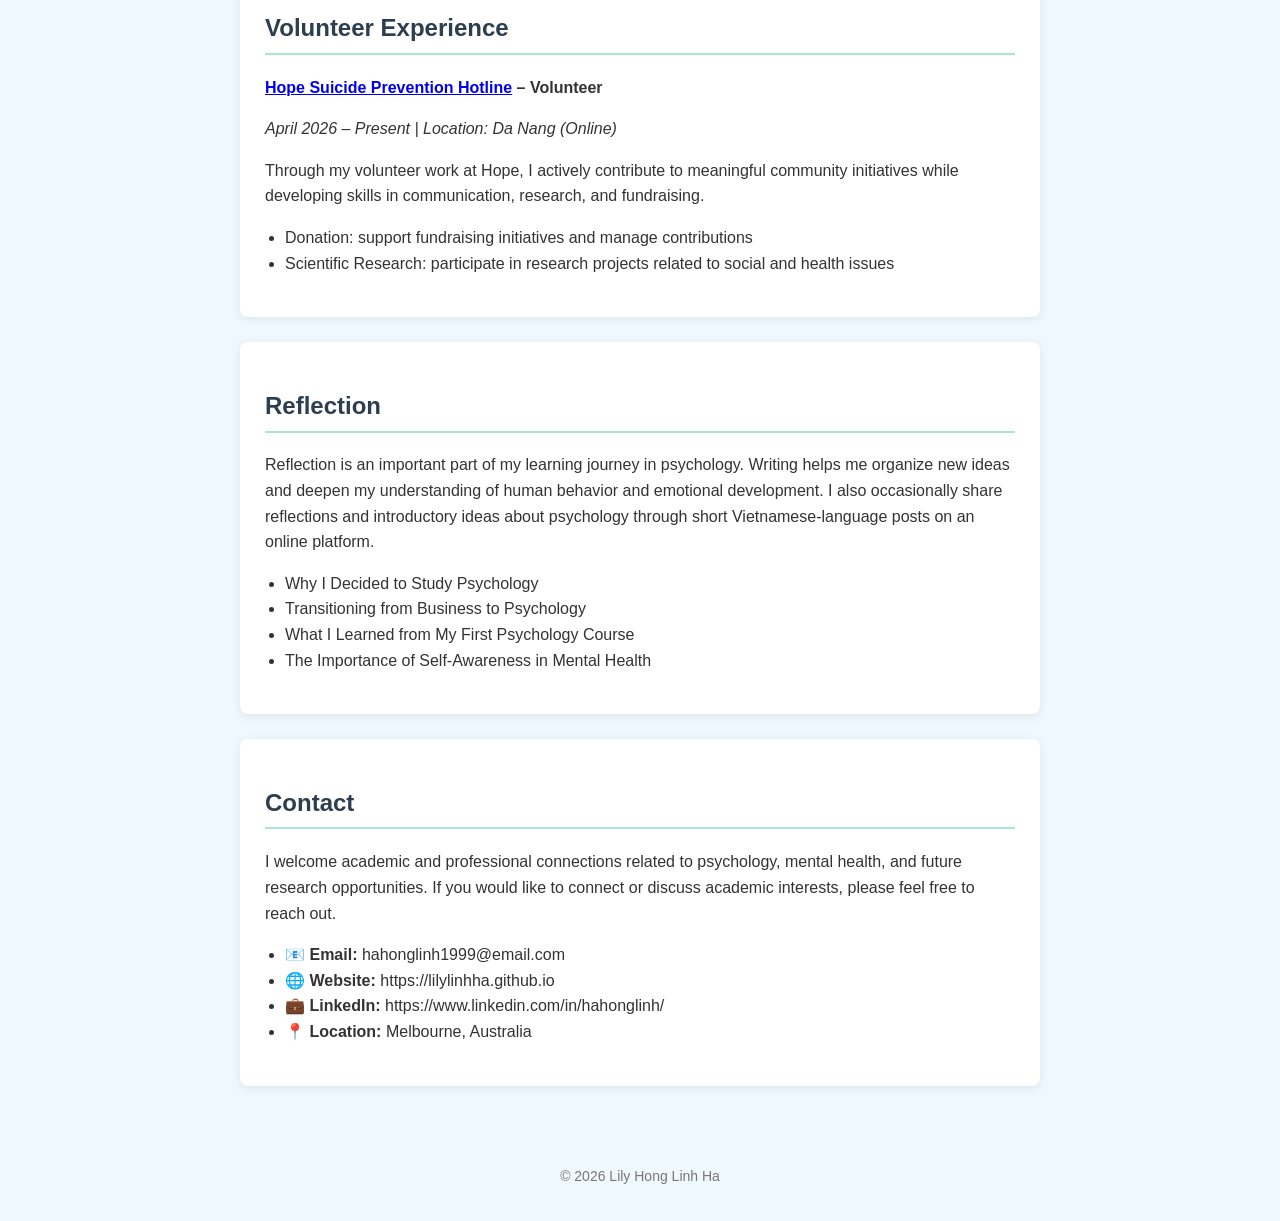
==== commit 8c0c5fc1: "Update index.html" ====
--- a/index.html
+++ b/index.html
@@ -204,7 +204,7 @@
   </p>
   <p><i>April 2026 – Present | Location: Da Nang (Online)</i></p>
   <p>
-    Through my volunteer work at <a href="https://hyvongsong.com/en/" target="_blank">Hope Suicide Prevention Hotline</a>, I actively contribute to meaningful community initiatives while developing skills in communication, research, and fundraising.
+    Through my volunteer work at Hope, I actively contribute to meaningful community initiatives while developing skills in communication, research, and fundraising.
   </p>
   <ul>
     <li>Donation: support fundraising initiatives and manage contributions</li>
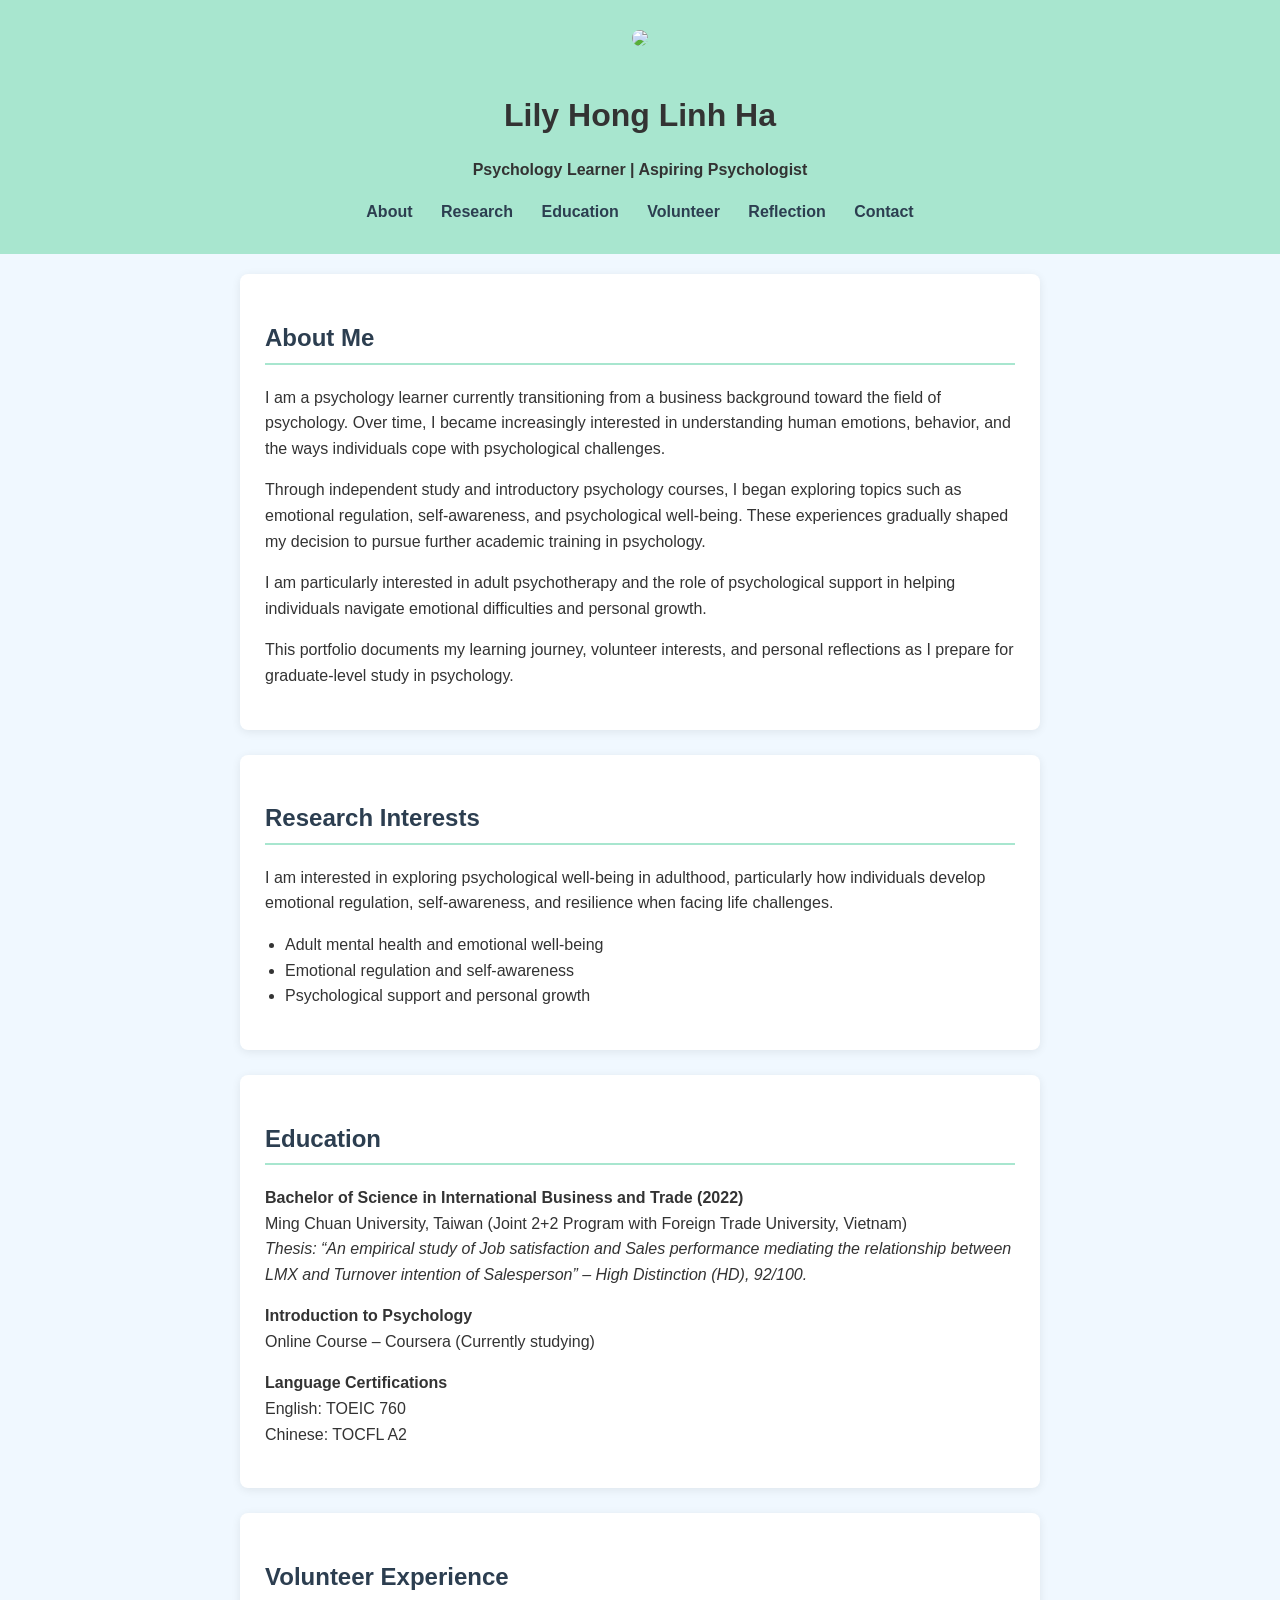
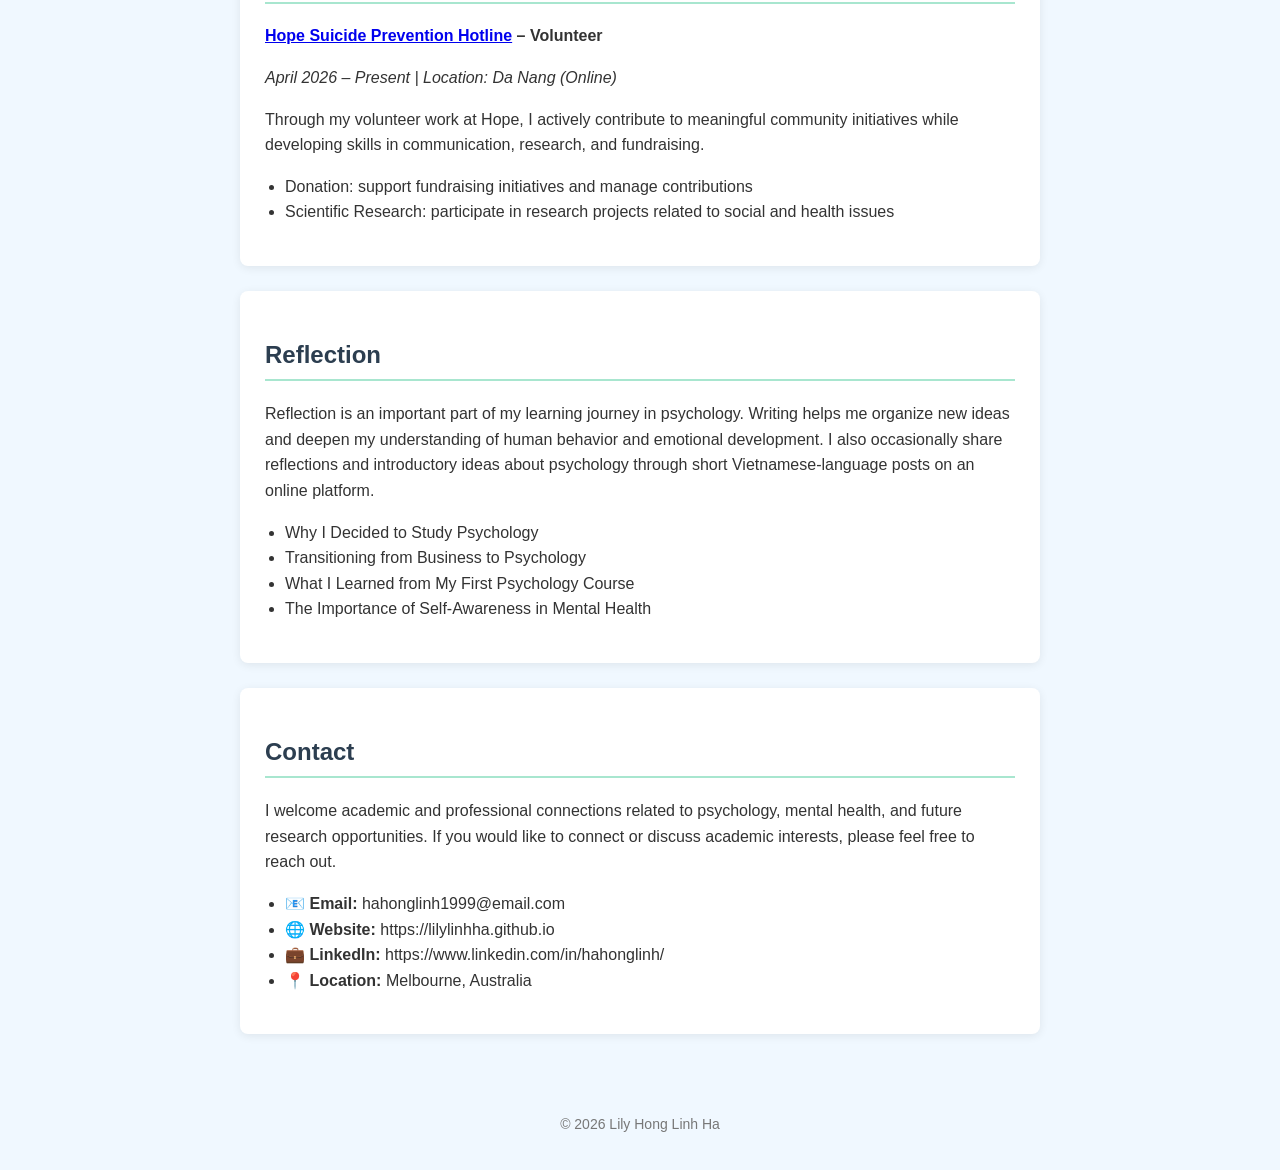
==== commit 1899562d: "Update index.html" ====
--- a/index.html
+++ b/index.html
@@ -169,16 +169,13 @@
 
 
 <section id="education">
-
-<h2>Education</h2>
-
-<p>
-<b>Bachelor of Science in International Business and Trade</b><br>
-Ming Chuan University, Taiwan<br>
-Joint 2+2 Program with Foreign Trade University, Vietnam<br>
-2017 – 2022<br>
-Undergraduate Thesis: An empirical study of Job satisfaction and Sales performance meditating the relationship between LMX and Turnover intention of Salesperson.
-</p>
+  <h2>Education</h2>
+
+  <p>
+    <b>Bachelor of Science in International Business and Trade (2022)</b><br>
+    Ming Chuan University, Taiwan (Joint 2+2 Program with Foreign Trade University, Vietnam)<br>
+    <i>Thesis: “An empirical study of Job satisfaction and Sales performance mediating the relationship between LMX and Turnover intention of Salesperson” – High Distinction (HD), 92/100.</i>
+  </p>
 
 <p>
 <b>Introduction to Psychology</b><br>
